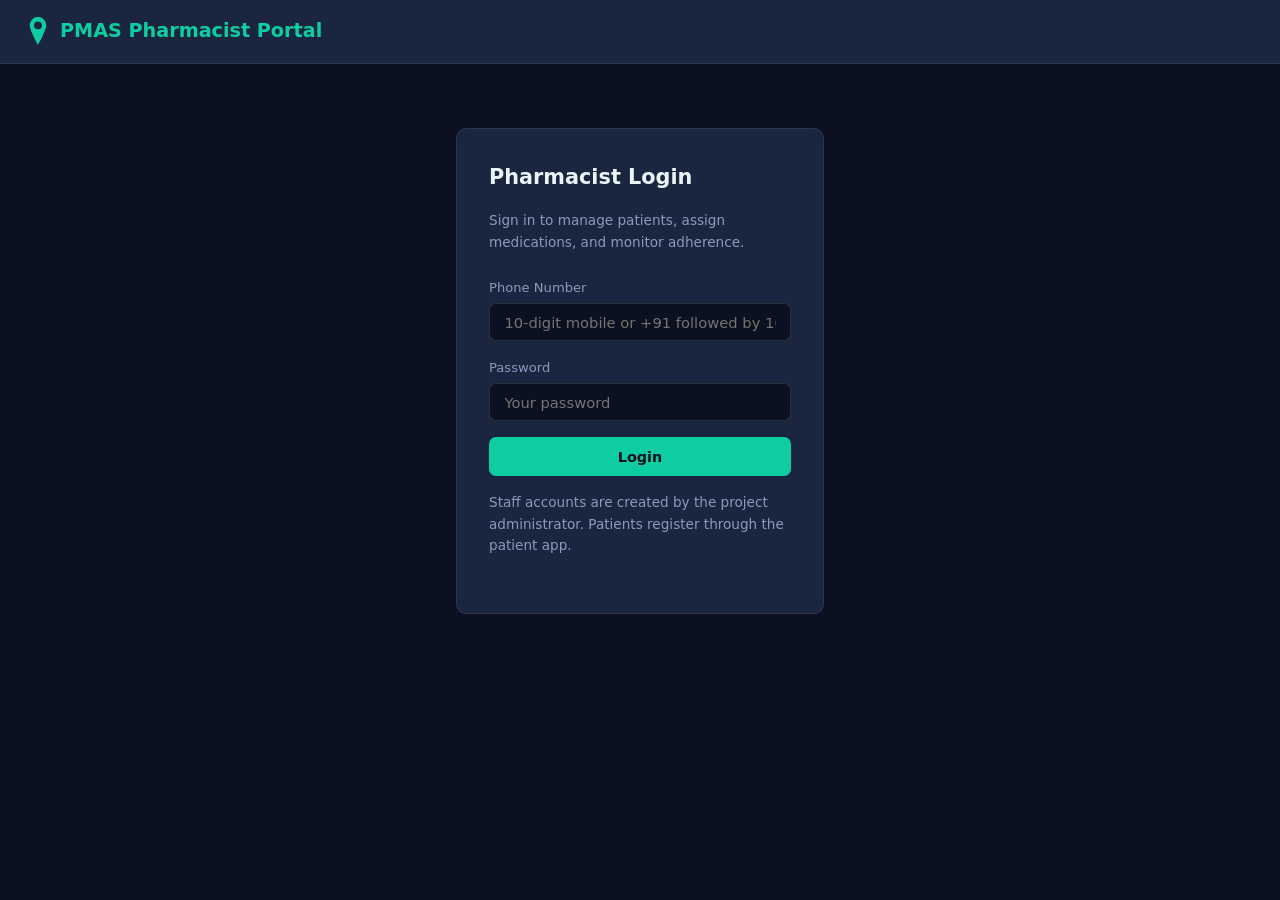
==== pharmacist-portal/index.html @ 37887b7c "fix(audit-r1): sync fixes, enrollment credentials, security hardening Implements all schema-neutral " ====
<!DOCTYPE html>
<html lang="en" data-theme="dark">
<head>
<meta charset="UTF-8">
<meta name="viewport" content="width=device-width, initial-scale=1.0">
<meta name="description" content="PMAS Pharmacist Portal — Patient enrollment, medication management, and adherence monitoring dashboard.">
<title>PMAS — Pharmacist Portal</title>
<style>
:root {
  --bg:#0B1120; --surface:#1A2540; --surface2:#222f50; --surface3:#2a3a5f;
  --teal:#0ECDA0; --indigo:#6C63FF; --text:#E8F4F8; --muted:#8A9BBE;
  --red:#FF6B6B; --amber:#F5A623; --green:#2ECC71; --border:rgba(255,255,255,0.08);
  --radius:10px; --font:system-ui,-apple-system,'Segoe UI',sans-serif;
}
*,*::before,*::after{box-sizing:border-box;margin:0;padding:0}
body{font-family:var(--font);background:var(--bg);color:var(--text);min-height:100vh;line-height:1.6}
*:focus-visible{outline:2px solid var(--teal);outline-offset:3px}
a{color:var(--teal);text-decoration:none}

/* Layout */
.container{max-width:1140px;margin:0 auto;padding:0 1.5rem}
.header{background:var(--surface);border-bottom:1px solid var(--border);padding:1rem 1.5rem;display:flex;justify-content:space-between;align-items:center;position:sticky;top:0;z-index:100}
.header h1{font-size:1.2rem;color:var(--teal);display:flex;align-items:center;gap:0.5rem}
.header img{width:28px;height:28px;border-radius:6px}
.header-actions{display:flex;gap:0.75rem;align-items:center}
.badge{font-size:0.65rem;font-weight:700;padding:3px 10px;border-radius:20px;text-transform:uppercase}
.badge-teal{background:rgba(14,205,160,0.15);color:var(--teal)}
.badge-indigo{background:rgba(108,99,255,0.15);color:var(--indigo)}
.badge-amber{background:rgba(245,166,35,0.15);color:var(--amber)}
.badge-red{background:rgba(255,107,107,0.15);color:var(--red)}

/* Login */
.login-wrap{max-width:400px;margin:4rem auto;padding:0 1rem}
.login-card{background:var(--surface);border:1px solid var(--border);border-radius:var(--radius);padding:2rem}
.login-card h2{margin-bottom:1rem;font-size:1.3rem}
.login-card p{color:var(--muted);font-size:0.85rem;margin-bottom:1.5rem}

/* Forms */
.form-group{margin-bottom:1rem}
.form-label{display:block;font-size:0.82rem;color:var(--muted);margin-bottom:0.3rem}
.form-input,.form-select,.form-textarea{width:100%;background:var(--bg);border:1px solid rgba(255,255,255,0.12);border-radius:7px;color:var(--text);padding:0.6rem 0.9rem;font-size:0.92rem;font-family:var(--font)}
.form-input:focus,.form-select:focus,.form-textarea:focus{border-color:var(--teal);outline:none}
.form-textarea{resize:vertical;min-height:80px}
.form-row{display:grid;grid-template-columns:1fr 1fr;gap:0.75rem}

/* Buttons */
.btn{display:inline-flex;align-items:center;justify-content:center;gap:0.5rem;padding:0.7rem 1.5rem;border:none;border-radius:7px;font-family:var(--font);font-size:0.9rem;font-weight:700;cursor:pointer;transition:opacity 0.15s;text-decoration:none}
.btn:active{transform:scale(0.97)}
.btn-primary{background:var(--teal);color:var(--bg)}
.btn-secondary{background:var(--indigo);color:#fff}
.btn-ghost{background:transparent;color:var(--muted);border:1px solid var(--border)}
.btn-block{display:flex;width:100%}

/* Cards */
.card{background:var(--surface);border:1px solid var(--border);border-radius:var(--radius);padding:1.5rem;margin-bottom:1rem}
.card h3{font-size:1rem;margin-bottom:0.75rem}

/* Stats grid */
.stats-grid{display:grid;grid-template-columns:repeat(auto-fit,minmax(200px,1fr));gap:1rem;margin-bottom:1.5rem}
.stat-card{background:var(--surface);border:1px solid var(--border);border-radius:var(--radius);padding:1.25rem;text-align:center}
.stat-num{font-size:2rem;font-weight:800;line-height:1;margin-bottom:4px}
.stat-teal .stat-num{color:var(--teal)}
.stat-indigo .stat-num{color:var(--indigo)}
.stat-amber .stat-num{color:var(--amber)}
.stat-red .stat-num{color:var(--red)}
.stat-lbl{font-size:0.72rem;color:var(--muted);text-transform:uppercase;letter-spacing:0.06em}

/* Table */
.table-wrap{overflow-x:auto}
table{width:100%;border-collapse:collapse;font-size:0.85rem}
th{text-align:left;padding:0.6rem 0.75rem;border-bottom:2px solid var(--border);color:var(--muted);font-size:0.72rem;text-transform:uppercase;letter-spacing:0.06em;font-weight:600}
td{padding:0.6rem 0.75rem;border-bottom:1px solid var(--border)}
tr:hover td{background:var(--surface2)}

/* Modal */
.modal-overlay{position:fixed;inset:0;background:rgba(0,0,0,0.7);z-index:200;display:none;align-items:center;justify-content:center;padding:1rem}
.modal-overlay.show{display:flex}
.modal{background:var(--surface);border:1px solid var(--border);border-radius:var(--radius);padding:2rem;max-width:500px;width:100%;max-height:90vh;overflow-y:auto}
.modal h2{margin-bottom:1rem}
.modal-close{float:right;background:none;border:none;color:var(--muted);font-size:1.5rem;cursor:pointer}

/* Tabs */
.tabs{display:flex;gap:0.5rem;border-bottom:1px solid var(--border);margin-bottom:1.5rem}
.tab-btn{background:none;border:none;color:var(--muted);padding:0.6rem 1rem;font-size:0.9rem;cursor:pointer;border-bottom:2px solid transparent;font-family:var(--font)}
.tab-btn.active{color:var(--teal);border-bottom-color:var(--teal)}
.tab-content{display:none}
.tab-content.active{display:block}

/* Toast */
#toast{position:fixed;bottom:2rem;left:50%;transform:translateX(-50%) translateY(20px);background:var(--surface2);color:var(--text);padding:0.6rem 1.2rem;border-radius:20px;font-size:0.82rem;border:1px solid var(--border);opacity:0;transition:all 0.25s;pointer-events:none;z-index:300}
#toast.show{opacity:1;transform:translateX(-50%) translateY(0)}

.hidden{display:none!important}
.text-muted{color:var(--muted)}
.text-sm{font-size:0.82rem}
.mt-2{margin-top:1rem}
.mt-4{margin-top:2rem}
</style>
</head>
<body>

<!-- ═══ HEADER ═════════════════════════════════════════════ -->
<header class="header">
  <h1>
    <img src="[data-uri]" alt="PMAS">
    PMAS Pharmacist Portal
  </h1>
  <div class="header-actions">
    <span id="user-badge" class="badge badge-teal hidden">Pharmacist</span>
    <button id="logout-btn" class="btn btn-ghost hidden" onclick="logout()">Logout</button>
  </div>
</header>

<!-- ═══ LOGIN ══════════════════════════════════════════════ -->
<div id="login-view" class="login-wrap">
  <div class="login-card">
    <h2>Pharmacist Login</h2>
    <p>Sign in to manage patients, assign medications, and monitor adherence.</p>
    <form id="login-form" onsubmit="login(event)">
      <div class="form-group">
        <label class="form-label">Phone Number</label>
        <input type="tel" id="login-phone" class="form-input" required pattern="^(\+91\d{10}|\d{10})$" placeholder="10-digit mobile or +91 followed by 10 digits">
      </div>
      <div class="form-group">
        <label class="form-label">Password</label>
        <input type="password" id="login-password" class="form-input" required placeholder="Your password">
      </div>
      <button type="submit" class="btn btn-primary btn-block">Login</button>
    </form>
    <p class="text-muted text-sm" style="margin-top:1rem">
      Staff accounts are created by the project administrator. Patients register through the patient app.
    </p>
  </div>
</div>

<!-- ═══ DASHBOARD ═══════════════════════════════════════════ -->
<div id="dashboard-view" class="container hidden" style="padding-top:2rem;padding-bottom:4rem">
  
  <!-- Stats -->
  <div class="stats-grid">
    <div class="stat-card stat-teal">
      <div class="stat-num" id="stat-patients">—</div>
      <div class="stat-lbl">Total Patients</div>
    </div>
    <div class="stat-card stat-indigo">
      <div class="stat-num" id="stat-meds">—</div>
      <div class="stat-lbl">Active Medications</div>
    </div>
    <div class="stat-card stat-amber">
      <div class="stat-num" id="stat-adherence">—</div>
      <div class="stat-lbl">Today's Avg Adherence</div>
    </div>
    <div class="stat-card stat-red">
      <div class="stat-num" id="stat-redflags">—</div>
      <div class="stat-lbl">Red Flag Alerts</div>
    </div>
  </div>

  <!-- Tabs -->
  <div class="tabs">
    <button class="tab-btn active" onclick="switchTab('patients',this)">Patients</button>
    <button class="tab-btn" onclick="switchTab('enroll',this)">Enroll New Patient</button>
  </div>

  <!-- Patients list -->
  <div id="tab-patients" class="tab-content active">
    <div class="card">
      <h3>Recent Patients</h3>
      <div class="table-wrap">
        <table>
          <thead>
            <tr><th>Name</th><th>Phone</th><th>Status</th><th>Action</th></tr>
          </thead>
          <tbody id="patients-tbody">
            <tr><td colspan="4" class="text-muted text-center">Loading...</td></tr>
          </tbody>
        </table>
      </div>
    </div>
  </div>

  <!-- Enroll patient -->
  <div id="tab-enroll" class="tab-content">
    <div class="card">
      <h3>Enroll New Patient</h3>
      <form onsubmit="enrollPatient(event)">
        <div class="form-row">
          <div class="form-group">
            <label class="form-label">Full Name *</label>
            <input type="text" id="enr-name" class="form-input" required placeholder="Patient name">
          </div>
          <div class="form-group">
            <label class="form-label">Phone Number *</label>
            <input type="tel" id="enr-phone" class="form-input" required pattern="^(\+91\d{10}|\d{10})$" placeholder="10-digit mobile">
          </div>
        </div>
        <div class="form-row">
          <div class="form-group">
            <label class="form-label">Hospital MRN</label>
            <input type="text" id="enr-mrn" class="form-input" placeholder="Medical Record Number">
          </div>
          <div class="form-group">
            <label class="form-label">Preferred Language</label>
            <select id="enr-lang" class="form-input">
              <option value="en">English</option>
              <option value="te">Telugu</option>
              <option value="kn">Kannada</option>
              <option value="ta">Tamil</option>
              <option value="hi">Hindi</option>
            </select>
          </div>
        </div>
        <div class="form-row">
          <div class="form-group">
            <label class="form-label">Emergency Contact Name</label>
            <input type="text" id="enr-emerg-name" class="form-input" placeholder="Contact name">
          </div>
          <div class="form-group">
            <label class="form-label">Emergency Contact Phone</label>
            <input type="tel" id="enr-emerg-phone" class="form-input" placeholder="10-digit mobile">
          </div>
        </div>
        <div class="form-row">
          <div class="form-group">
            <label class="form-label">Date of Birth</label>
            <input type="date" id="enr-dob" class="form-input">
          </div>
          <div class="form-group">
            <label class="form-label">Gender</label>
            <select id="enr-gender" class="form-input">
              <option value="">Select</option>
              <option value="male">Male</option>
              <option value="female">Female</option>
              <option value="other">Other</option>
            </select>
          </div>
        </div>
        <div class="form-group">
          <label class="form-label">Known Allergies</label>
          <textarea id="enr-allergies" class="form-textarea" placeholder="Drug allergies, food allergies..."></textarea>
        </div>
        <div class="form-group">
          <label class="form-label">Chronic Conditions</label>
          <textarea id="enr-chronic" class="form-textarea" placeholder="Diabetes, Hypertension, Asthma..."></textarea>
        </div>
        <button type="submit" class="btn btn-primary btn-block">Enroll Patient</button>
      </form>
    </div>
  </div>
</div>

<!-- ═══ TOAST ═══════════════════════════════════════════════ -->
<div id="toast"></div>

<script>
// ─── Config ──────────────────────────────────────────────────
// Portal storage key is deliberately separate from the patient app's
// 'pmas_api_url' so the two never overwrite each other on the same origin.
const API_BASE = localStorage.getItem('pmas_portal_api_url') || prompt('Enter PMAS API URL:', 'https://pmas-bkwu.onrender.com');
localStorage.setItem('pmas_portal_api_url', API_BASE);

let token = localStorage.getItem('pmas_pharmacist_token');
let userRole = localStorage.getItem('pmas_user_role');

// ─── Helpers ─────────────────────────────────────────────────
function showToast(msg) {
  const t = document.getElementById('toast');
  t.textContent = msg;
  t.classList.add('show');
  setTimeout(() => t.classList.remove('show'), 2500);
}

async function apiCall(endpoint, options = {}) {
  const headers = { 'Content-Type': 'application/json' };
  if (token) headers['Authorization'] = 'Bearer ' + token;
  
  const res = await fetch(API_BASE + endpoint, {
    ...options,
    headers,
    body: options.body ? JSON.stringify(options.body) : undefined
  });
  const data = await res.json();
  if (!res.ok) throw new Error(data.detail || 'API error');
  return data;
}

// ─── Auth ────────────────────────────────────────────────────
async function login(e) {
  e.preventDefault();
  try {
    const res = await apiCall('/api/v1/auth/login', {
      method: 'POST',
      body: {
        phone_number: document.getElementById('login-phone').value,
        password: document.getElementById('login-password').value
      }
    });
    if (res.role !== 'pharmacist' && res.role !== 'admin') {
      showToast('This portal is for staff accounts. Patients: please use the patient app.');
      return;
    }
    token = res.access_token;
    userRole = res.role;
    localStorage.setItem('pmas_pharmacist_token', token);
    localStorage.setItem('pmas_user_role', userRole);
    showDashboard();
  } catch (err) {
    showToast('Login failed: ' + err.message);
  }
}

function logout() {
  token = null;
  localStorage.removeItem('pmas_pharmacist_token');
  localStorage.removeItem('pmas_user_role');
  location.reload();
}

// ─── Dashboard ───────────────────────────────────────────────
async function showDashboard() {
  document.getElementById('login-view').classList.add('hidden');
  document.getElementById('dashboard-view').classList.remove('hidden');
  document.getElementById('user-badge').classList.remove('hidden');
  document.getElementById('logout-btn').classList.remove('hidden');
  
  await loadDashboard();
}

async function loadDashboard() {
  try {
    const data = await apiCall('/api/v1/pharmacist/dashboard');
    document.getElementById('stat-patients').textContent = data.total_patients;
    document.getElementById('stat-meds').textContent = data.active_medications;
    document.getElementById('stat-adherence').textContent = data.today_adherence_avg + '%';
    document.getElementById('stat-redflags').textContent = data.red_flag_alerts;
    
    const tbody = document.getElementById('patients-tbody');
    if (data.recent_patients.length === 0) {
      tbody.innerHTML = '<tr><td colspan="4" class="text-muted text-center">No patients enrolled yet</td></tr>';
    } else {
      // Escape all patient-supplied values before rendering (XSS safety)
      const esc = v => String(v ?? '').replace(/[&<>"']/g, c => ({'&':'&amp;','<':'&lt;','>':'&gt;','"':'&quot;',"'":'&#39;'}[c]));
      tbody.innerHTML = data.recent_patients.map(p => 
        `<tr><td>${esc(p.name)}</td><td>${esc(p.phone)}</td><td><span class="badge badge-teal">Active</span></td><td><button class="btn btn-ghost" style="padding:0.3rem 0.7rem;font-size:0.75rem" onclick="viewPatient('${esc(p.phone)}')">View</button></td></tr>`
      ).join('');
    }
  } catch (err) {
    showToast('Failed to load dashboard: ' + err.message);
  }
}

async function enrollPatient(e) {
  e.preventDefault();
  try {
    const data = await apiCall('/api/v1/pharmacist/enroll', {
      method: 'POST',
      body: {
        phone_number: document.getElementById('enr-phone').value,
        full_name: document.getElementById('enr-name').value,
        hospital_mrn: document.getElementById('enr-mrn').value || null,
        preferred_language: document.getElementById('enr-lang').value,
        emergency_contact_name: document.getElementById('enr-emerg-name').value || null,
        emergency_contact_phone: document.getElementById('enr-emerg-phone').value || null,
        date_of_birth: document.getElementById('enr-dob').value || null,
        gender: document.getElementById('enr-gender').value || null,
        known_allergies: document.getElementById('enr-allergies').value || null,
        chronic_conditions: document.getElementById('enr-chronic').value || null
      }
    });
    const pw = data.temp_password;
    const copied = confirm('Patient enrolled ✓\n\nOne-time temporary password:\n\n    ' + pw + '\n\nShare it with the patient securely and ask them to change it at first login (patient app → Account & Cloud Sync → Change Password).\n\nPress OK to copy the password to your clipboard — it will not be shown again.');
    if (copied) { try { navigator.clipboard.writeText(pw); } catch (e) {} }
    document.querySelector('#tab-enroll form').reset();
    switchTab('patients', document.querySelector('.tab-btn'));
    await loadDashboard();
  } catch (err) {
    showToast('Enrollment failed: ' + err.message);
  }
}

function viewPatient(phone) {
  showToast('Patient detail view coming soon: ' + phone);
}

// ─── Tabs ────────────────────────────────────────────────────
function switchTab(tabId, btn) {
  document.querySelectorAll('.tab-content').forEach(t => t.classList.remove('active'));
  document.querySelectorAll('.tab-btn').forEach(t => t.classList.remove('active'));
  document.getElementById('tab-' + tabId).classList.add('active');
  btn.classList.add('active');
}

// ─── Init ────────────────────────────────────────────────────
if (token && (userRole === 'pharmacist' || userRole === 'admin')) {
  showDashboard();
}
</script>
</body>
</html>
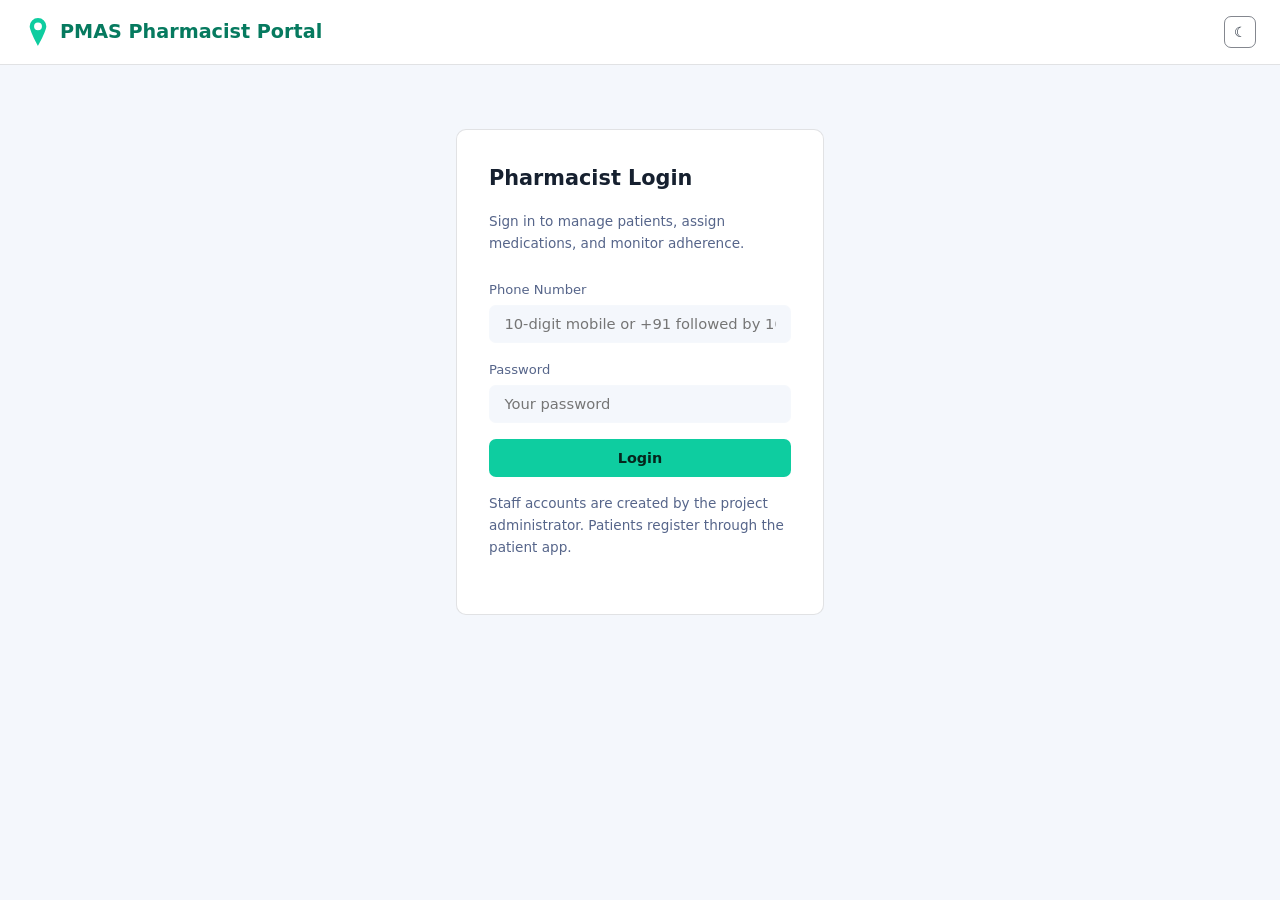
==== commit 71236e54: "feat(theme): portal light palette + toggle; ghost-button contrast" ====
--- a/pharmacist-portal/index.html
+++ b/pharmacist-portal/index.html
@@ -11,23 +11,36 @@
   --teal:#0ECDA0; --indigo:#6C63FF; --text:#E8F4F8; --muted:#8A9BBE;
   --red:#FF6B6B; --amber:#F5A623; --green:#2ECC71; --border:rgba(255,255,255,0.08);
   --radius:10px; --font:system-ui,-apple-system,'Segoe UI',sans-serif;
-}
+  --on-accent:#06251d; --border-control:rgba(255,255,255,0.40);
+  --teal-ink:#0ECDA0; --indigo-ink:#6C63FF; --amber-ink:#F5A623; --red-ink:#FF6B6B; --green-ink:#2ECC71;
+}
+/* ─── LIGHT THEME (accessibility option) ─────────────────────── */
+[data-theme="light"]{
+  --bg:#F4F7FC; --surface:#FFFFFF; --surface2:#EEF2FA; --surface3:#E2E8F5;
+  --text:#16202F; --muted:#56658A; --border:rgba(11,17,32,0.12);
+  --border-control:rgba(11,17,32,0.50);
+  --teal-ink:#067A5F; --indigo-ink:#4B3FD6; --amber-ink:#8A5A00; --red-ink:#C2352F; --green-ink:#12805A;
+}
+
+.theme-toggle{background:none;border:1px solid var(--border-control);border-radius:7px;width:32px;height:32px;padding:0;cursor:pointer;display:inline-flex;align-items:center;justify-content:center;color:var(--text);font-size:0.9rem;line-height:1}
+.theme-toggle:hover{border-color:var(--teal-ink);color:var(--teal-ink)}
+
 *,*::before,*::after{box-sizing:border-box;margin:0;padding:0}
 body{font-family:var(--font);background:var(--bg);color:var(--text);min-height:100vh;line-height:1.6}
 *:focus-visible{outline:2px solid var(--teal);outline-offset:3px}
-a{color:var(--teal);text-decoration:none}
+a{color:var(--teal-ink);text-decoration:none}
 
 /* Layout */
 .container{max-width:1140px;margin:0 auto;padding:0 1.5rem}
 .header{background:var(--surface);border-bottom:1px solid var(--border);padding:1rem 1.5rem;display:flex;justify-content:space-between;align-items:center;position:sticky;top:0;z-index:100}
-.header h1{font-size:1.2rem;color:var(--teal);display:flex;align-items:center;gap:0.5rem}
+.header h1{font-size:1.2rem;color:var(--teal-ink);display:flex;align-items:center;gap:0.5rem}
 .header img{width:28px;height:28px;border-radius:6px}
 .header-actions{display:flex;gap:0.75rem;align-items:center}
 .badge{font-size:0.65rem;font-weight:700;padding:3px 10px;border-radius:20px;text-transform:uppercase}
-.badge-teal{background:rgba(14,205,160,0.15);color:var(--teal)}
-.badge-indigo{background:rgba(108,99,255,0.15);color:var(--indigo)}
-.badge-amber{background:rgba(245,166,35,0.15);color:var(--amber)}
-.badge-red{background:rgba(255,107,107,0.15);color:var(--red)}
+.badge-teal{background:rgba(14,205,160,0.15);color:var(--teal-ink)}
+.badge-indigo{background:rgba(108,99,255,0.15);color:var(--indigo-ink)}
+.badge-amber{background:rgba(245,166,35,0.15);color:var(--amber-ink)}
+.badge-red{background:rgba(255,107,107,0.15);color:var(--red-ink)}
 
 /* Login */
 .login-wrap{max-width:400px;margin:4rem auto;padding:0 1rem}
@@ -39,16 +52,16 @@
 .form-group{margin-bottom:1rem}
 .form-label{display:block;font-size:0.82rem;color:var(--muted);margin-bottom:0.3rem}
 .form-input,.form-select,.form-textarea{width:100%;background:var(--bg);border:1px solid rgba(255,255,255,0.12);border-radius:7px;color:var(--text);padding:0.6rem 0.9rem;font-size:0.92rem;font-family:var(--font)}
-.form-input:focus,.form-select:focus,.form-textarea:focus{border-color:var(--teal);outline:none}
+.form-input:focus,.form-select:focus,.form-textarea:focus{border-color:var(--teal-ink);outline:none}
 .form-textarea{resize:vertical;min-height:80px}
 .form-row{display:grid;grid-template-columns:1fr 1fr;gap:0.75rem}
 
 /* Buttons */
 .btn{display:inline-flex;align-items:center;justify-content:center;gap:0.5rem;padding:0.7rem 1.5rem;border:none;border-radius:7px;font-family:var(--font);font-size:0.9rem;font-weight:700;cursor:pointer;transition:opacity 0.15s;text-decoration:none}
 .btn:active{transform:scale(0.97)}
-.btn-primary{background:var(--teal);color:var(--bg)}
+.btn-primary{background:var(--teal);color:var(--on-accent)}
 .btn-secondary{background:var(--indigo);color:#fff}
-.btn-ghost{background:transparent;color:var(--muted);border:1px solid var(--border)}
+.btn-ghost{background:transparent;color:var(--muted);border:1px solid var(--border-control)}
 .btn-block{display:flex;width:100%}
 
 /* Cards */
@@ -59,10 +72,10 @@
 .stats-grid{display:grid;grid-template-columns:repeat(auto-fit,minmax(200px,1fr));gap:1rem;margin-bottom:1.5rem}
 .stat-card{background:var(--surface);border:1px solid var(--border);border-radius:var(--radius);padding:1.25rem;text-align:center}
 .stat-num{font-size:2rem;font-weight:800;line-height:1;margin-bottom:4px}
-.stat-teal .stat-num{color:var(--teal)}
-.stat-indigo .stat-num{color:var(--indigo)}
-.stat-amber .stat-num{color:var(--amber)}
-.stat-red .stat-num{color:var(--red)}
+.stat-teal .stat-num{color:var(--teal-ink)}
+.stat-indigo .stat-num{color:var(--indigo-ink)}
+.stat-amber .stat-num{color:var(--amber-ink)}
+.stat-red .stat-num{color:var(--red-ink)}
 .stat-lbl{font-size:0.72rem;color:var(--muted);text-transform:uppercase;letter-spacing:0.06em}
 
 /* Table */
@@ -82,7 +95,7 @@
 /* Tabs */
 .tabs{display:flex;gap:0.5rem;border-bottom:1px solid var(--border);margin-bottom:1.5rem}
 .tab-btn{background:none;border:none;color:var(--muted);padding:0.6rem 1rem;font-size:0.9rem;cursor:pointer;border-bottom:2px solid transparent;font-family:var(--font)}
-.tab-btn.active{color:var(--teal);border-bottom-color:var(--teal)}
+.tab-btn.active{color:var(--teal-ink);border-bottom-color:var(--teal-ink)}
 .tab-content{display:none}
 .tab-content.active{display:block}
 
@@ -107,6 +120,7 @@
   </h1>
   <div class="header-actions">
     <span id="user-badge" class="badge badge-teal hidden">Pharmacist</span>
+    <button class="theme-toggle" type="button" aria-label="Switch theme" title="Switch theme">☀</button>
     <button id="logout-btn" class="btn btn-ghost hidden" onclick="logout()">Logout</button>
   </div>
 </header>
@@ -341,7 +355,7 @@
       // Escape all patient-supplied values before rendering (XSS safety)
       const esc = v => String(v ?? '').replace(/[&<>"']/g, c => ({'&':'&amp;','<':'&lt;','>':'&gt;','"':'&quot;',"'":'&#39;'}[c]));
       tbody.innerHTML = data.recent_patients.map(p => 
-        `<tr><td>${esc(p.name)}</td><td>${esc(p.phone)}</td><td><span class="badge badge-teal">Active</span></td><td><button class="btn btn-ghost" style="padding:0.3rem 0.7rem;font-size:0.75rem" onclick="viewPatient('${esc(p.phone)}')">View</button></td></tr>`
+        `<tr><td>${esc(p.name)}</td><td>${esc(p.phone)}</td><td><span class="badge badge-teal">Active</span></td><td><button class="btn btn-ghost" style="padding:0.3rem 0.7rem;font-size:0.75rem" onclick="viewPatient('${esc(p.phone)}')">View</button> <button class="btn btn-ghost" style="padding:0.3rem 0.7rem;font-size:0.75rem" onclick="reissueCode('${esc(p.phone)}')">Reset code</button></td></tr>`
       ).join('');
     }
   } catch (err) {
@@ -367,9 +381,10 @@
         chronic_conditions: document.getElementById('enr-chronic').value || null
       }
     });
-    const pw = data.temp_password;
-    const copied = confirm('Patient enrolled ✓\n\nOne-time temporary password:\n\n    ' + pw + '\n\nShare it with the patient securely and ask them to change it at first login (patient app → Account & Cloud Sync → Change Password).\n\nPress OK to copy the password to your clipboard — it will not be shown again.');
-    if (copied) { try { navigator.clipboard.writeText(pw); } catch (e) {} }
+    const code = data.activation_code;
+    const sid = data.study_id ? ('\nStudy ID: ' + data.study_id) : '';
+    const copied = confirm('Patient enrolled ✓\n' + sid + '\n\nOne-time activation code (valid 7 days):\n\n    ' + code + '\n\nShare it with the patient securely. The patient installs the PMAS app, goes to Account & Cloud Sync, taps "Activate with code", enters this code, and chooses their OWN password — you never set or see the patient\'s password.\n\nPress OK to copy the code to your clipboard — it will not be shown again.');
+    if (copied) { try { navigator.clipboard.writeText(code); } catch (e) {} }
     document.querySelector('#tab-enroll form').reset();
     switchTab('patients', document.querySelector('.tab-btn'));
     await loadDashboard();
@@ -382,6 +397,22 @@
   showToast('Patient detail view coming soon: ' + phone);
 }
 
+/* #40: re-issue a one-time activation code when a patient forgot their
+   password. The patient then uses the regular "Activate with code" flow
+   in the PMAS app to choose a NEW password — the pharmacist never sets
+   or sees it (G8 holds for recovery too). */
+async function reissueCode(phone) {
+  if (!confirm('Re-issue a one-time activation code for ' + phone + '?\n\nUse this when the patient forgot their password. They open the PMAS app → Account & Cloud Sync → "Activate with code" → enter the code and choose a NEW password. You never set or see their password.')) return;
+  try {
+    const data = await apiCall('/api/v1/pharmacist/reissue-activation', { method: 'POST', body: { phone_number: phone } });
+    const code = data.activation_code;
+    const copied = confirm('New one-time code (valid 24 hours):\n\n    ' + code + '\n\nRelay it to the patient securely — it will not be shown again. Press OK to copy it to your clipboard.');
+    if (copied) { try { navigator.clipboard.writeText(code); } catch (e) {} }
+  } catch (err) {
+    showToast('Re-issue failed: ' + err.message);
+  }
+}
+
 // ─── Tabs ────────────────────────────────────────────────────
 function switchTab(tabId, btn) {
   document.querySelectorAll('.tab-content').forEach(t => t.classList.remove('active'));
@@ -395,5 +426,36 @@
   showDashboard();
 }
 </script>
+
+<script>
+/* Theme toggle — dark-first, light as an accessibility option (shares the
+   'pmas-theme' key with the platform site and demo). */
+(function () {
+  var KEY = 'pmas-theme';
+  function apply(t) {
+    document.documentElement.setAttribute('data-theme', t);
+    var b = document.querySelector('.theme-toggle');
+    if (b) {
+      b.textContent = t === 'dark' ? '☀' : '☾';
+      b.setAttribute('aria-label', t === 'dark' ? 'Switch to light mode' : 'Switch to dark mode');
+    }
+    var m = document.querySelector('meta[name="theme-color"]');
+    if (m) m.setAttribute('content', t === 'dark' ? '#0B1120' : '#F4F7FC');
+  }
+  var saved = null; try { saved = localStorage.getItem(KEY); } catch (e) {}
+  var prefersLight = window.matchMedia && window.matchMedia('(prefers-color-scheme: light)').matches;
+  var cur = saved || (prefersLight ? 'light' : 'dark');
+  apply(cur);
+  document.addEventListener('DOMContentLoaded', function () {
+    apply(cur);
+    var b = document.querySelector('.theme-toggle');
+    if (b) b.addEventListener('click', function () {
+      cur = cur === 'dark' ? 'light' : 'dark';
+      try { localStorage.setItem(KEY, cur); } catch (e) {}
+      apply(cur);
+    });
+  });
+})();
+</script>
 </body>
 </html>
